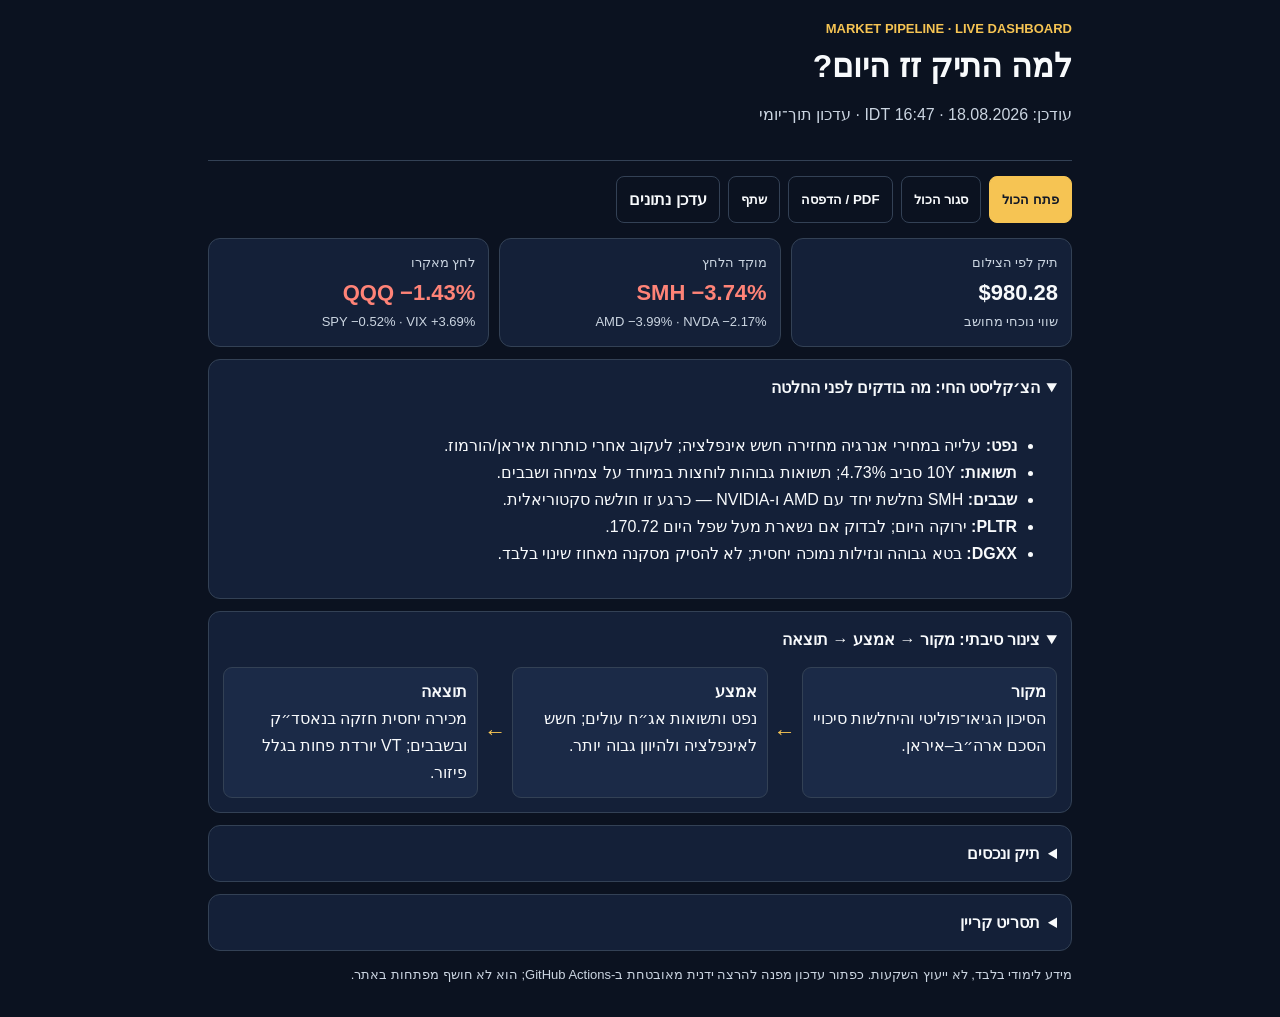
==== index.html @ bb17a3a4 "Add mobile market pipeline dashboard and scheduled updater" ====
<!doctype html><html lang="he" dir="rtl"><head><meta charset="utf-8"><meta name="viewport" content="width=device-width,initial-scale=1"><title>Market Pipeline</title><style>:root{--bg:#0b1220;--card:#142038;--text:#f8fafc;--muted:#cbd5e1;--line:#334155;--gold:#f6c453;--green:#53d49a;--red:#ff8377}*{box-sizing:border-box}body{margin:0;background:var(--bg);color:var(--text);font-family:Arial,sans-serif;line-height:1.7}.wrap{max-width:900px;margin:auto;padding:18px}.hero{border-bottom:1px solid var(--line);padding-bottom:15px}.eyebrow{color:var(--gold);font-size:13px;font-weight:700}h1{line-height:1.2;margin:7px 0}.muted{color:var(--muted)}.tools{display:flex;flex-wrap:wrap;gap:8px;margin:15px 0}.btn{padding:9px 12px;border:1px solid var(--gold);border-radius:8px;background:var(--gold);color:#111827;font-weight:700;cursor:pointer;text-decoration:none}.btn.alt{background:transparent;color:var(--text);border-color:var(--line)}.grid{display:grid;grid-template-columns:repeat(3,1fr);gap:10px}.card,details{background:var(--card);border:1px solid var(--line);border-radius:12px;padding:13px}.metric{font-size:22px;font-weight:700}.neg{color:var(--red)}.pos{color:var(--green)}.small{font-size:13px;color:var(--muted)}details{margin:12px 0;padding:0}summary{padding:14px;cursor:pointer;font-weight:bold}.inside{padding:0 14px 14px}table{width:100%;border-collapse:collapse}th,td{padding:9px;border-bottom:1px solid var(--line);text-align:right}th{color:var(--gold)}.pipe{display:grid;grid-template-columns:1fr 34px 1fr 34px 1fr}.node{background:#1b2a47;border:1px solid var(--line);border-radius:9px;padding:10px}.arrow{display:flex;align-items:center;justify-content:center;color:var(--gold);font-size:22px}@media(max-width:650px){.grid{grid-template-columns:1fr 1fr}.pipe{grid-template-columns:1fr}.arrow{height:28px;transform:rotate(90deg)}}@media print{body{background:#fff;color:#111827}.card,details,.node{background:#fff}.tools{display:none}}</style></head><body><main class="wrap"><header class="hero"><div class="eyebrow">MARKET PIPELINE · LIVE DASHBOARD</div><h1>למה התיק זז היום?</h1><p class="muted" id="updated">טוען נתונים…</p></header><nav class="tools"><button class="btn" onclick="all(true)">פתח הכול</button><button class="btn alt" onclick="all(false)">סגור הכול</button><button class="btn alt" onclick="window.print()">PDF / הדפסה</button><button class="btn alt" onclick="sharePage()">שתף</button><a class="btn alt" href="https://github.com/yuvaltevelov/market-pipeline/actions/workflows/refresh.yml" target="_blank">עדכן נתונים</a></nav><section class="grid" id="cards"></section><details open><summary>הצ׳קליסט החי: מה בודקים לפני החלטה</summary><div class="inside" id="checklist"></div></details><details open><summary>צינור סיבתי: מקור → אמצע → תוצאה</summary><div class="inside"><div class="pipe" id="pipeline"></div></div></details><details><summary>תיק ונכסים</summary><div class="inside"><table><thead><tr><th>נכס</th><th>מחיר</th><th>שינוי</th><th>סיווג</th></tr></thead><tbody id="rows"></tbody></table></div></details><details><summary>תסריט קריין</summary><div class="inside"><p id="narration"></p></div></details><p class="small">מידע לימודי בלבד, לא ייעוץ השקעות. כפתור עדכון מפנה להרצה ידנית מאובטחת ב-GitHub Actions; הוא לא חושף מפתחות באתר.</p></main><script>async function load(){const d=await fetch('data/latest.json?'+Date.now()).then(r=>r.json());document.getElementById('updated').textContent='עודכן: '+d.updated+' · '+d.status;document.getElementById('cards').innerHTML=d.cards.map(x=>`<article class="card"><div class="small">${x.label}</div><div class="metric ${x.cls||''}">${x.value}</div><div class="small">${x.note}</div></article>`).join('');document.getElementById('checklist').innerHTML='<ul>'+d.checklist.map(x=>`<li><b>${x.title}:</b> ${x.text}</li>`).join('')+'</ul>';document.getElementById('pipeline').innerHTML=d.pipeline.map((x,i)=>`${i?'<div class="arrow">←</div>':''}<div class="node"><b>${x.title}</b><br>${x.text}</div>`).join('');document.getElementById('rows').innerHTML=d.assets.map(x=>`<tr><td>${x.ticker}</td><td>${x.price}</td><td class="${x.change.startsWith('+')?'pos':'neg'}">${x.change}</td><td>${x.note}</td></tr>`).join('');document.getElementById('narration').textContent=d.narration}function all(v){document.querySelectorAll('details').forEach(x=>x.open=v)}async function sharePage(){if(navigator.share)await navigator.share({title:document.title,url:location.href});else{await navigator.clipboard.writeText(location.href);alert('הקישור הועתק')}}load().catch(()=>document.getElementById('updated').textContent='שגיאה בטעינת נתונים')</script></body></html>
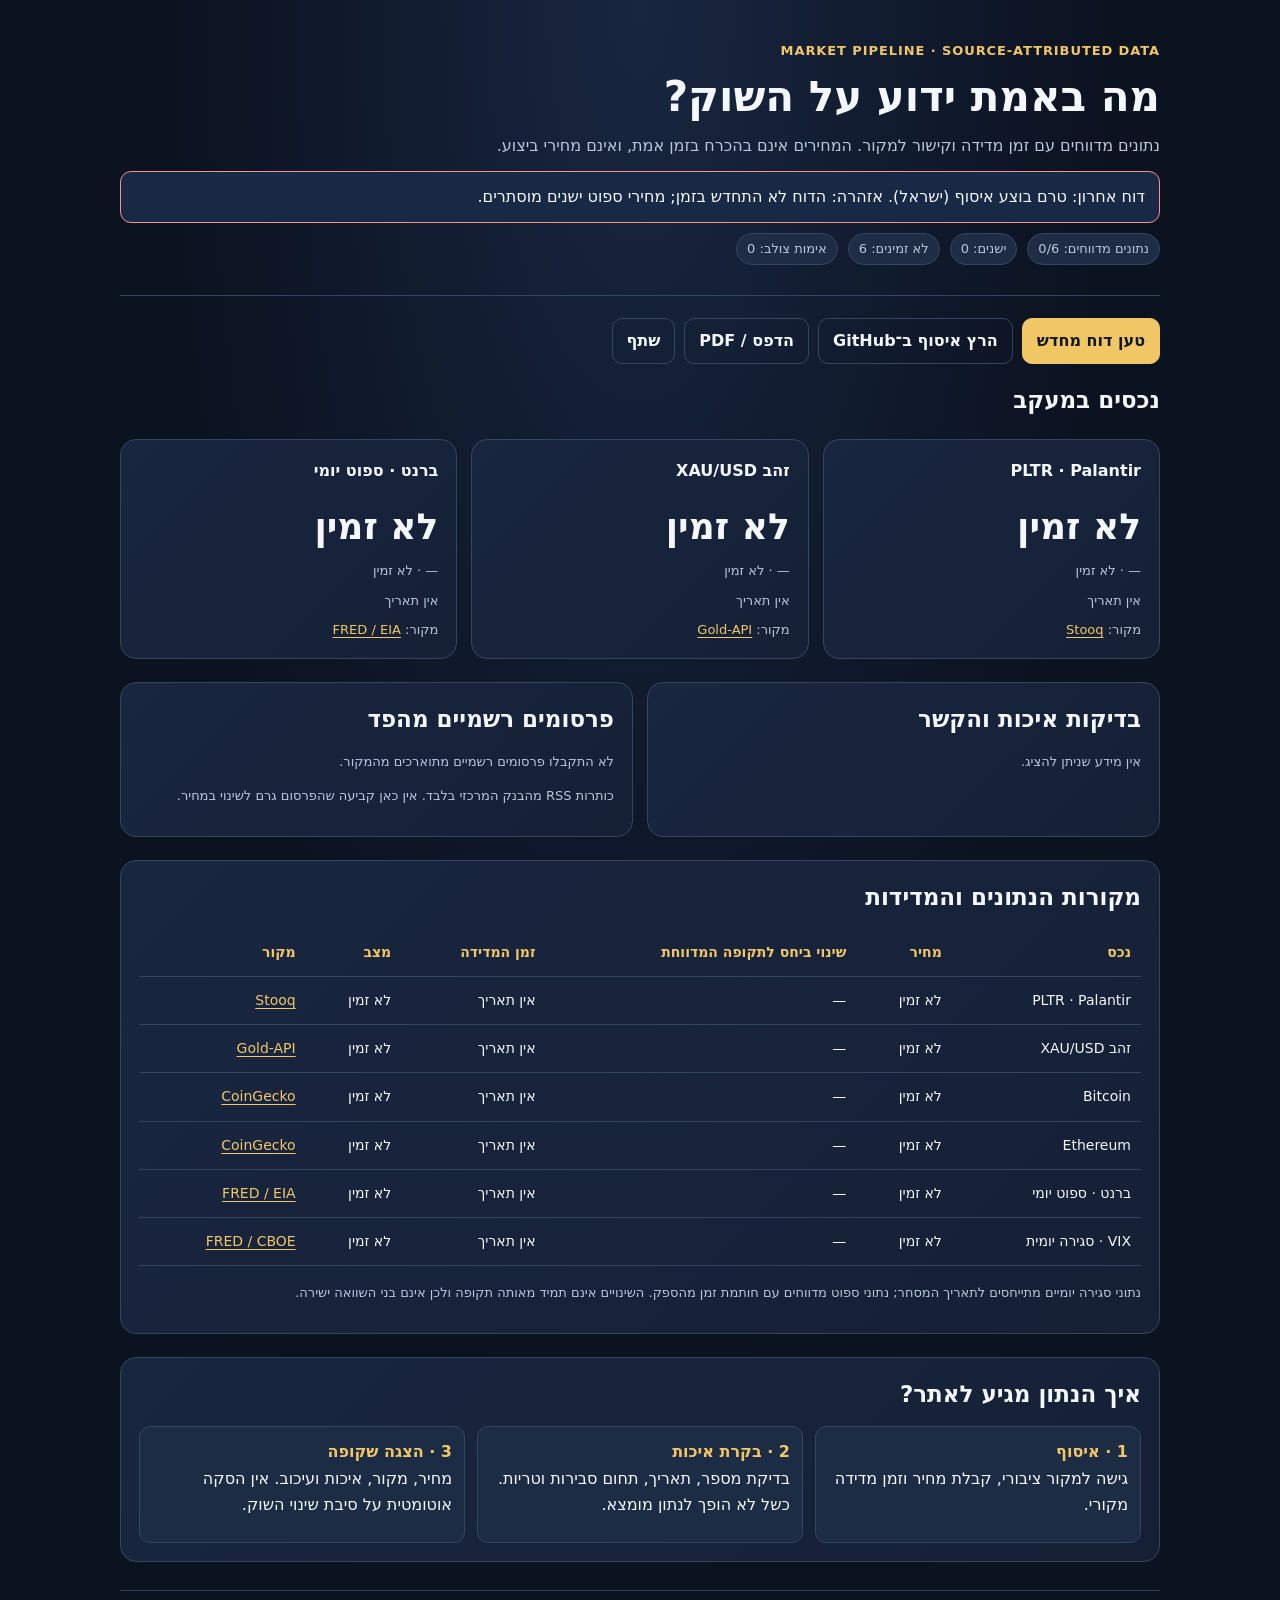
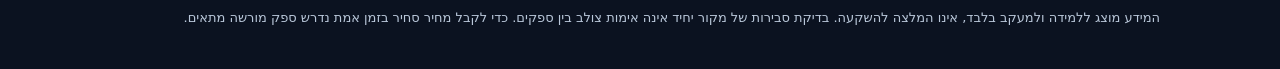
==== commit aada9e87: "feat: responsive RTL dashboard with per-asset source, observation time and fail-closed rendering" ====
--- a/index.html
+++ b/index.html
@@ -1 +1,175 @@
-<!doctype html><html lang="he" dir="rtl"><head><meta charset="utf-8"><meta name="viewport" content="width=device-width,initial-scale=1"><title>Market Pipeline</title><style>:root{--bg:#0b1220;--card:#142038;--text:#f8fafc;--muted:#cbd5e1;--line:#334155;--gold:#f6c453;--green:#53d49a;--red:#ff8377}*{box-sizing:border-box}body{margin:0;background:var(--bg);color:var(--text);font-family:Arial,sans-serif;line-height:1.7}.wrap{max-width:900px;margin:auto;padding:18px}.hero{border-bottom:1px solid var(--line);padding-bottom:15px}.eyebrow{color:var(--gold);font-size:13px;font-weight:700}h1{line-height:1.2;margin:7px 0}.muted{color:var(--muted)}.tools{display:flex;flex-wrap:wrap;gap:8px;margin:15px 0}.btn{padding:9px 12px;border:1px solid var(--gold);border-radius:8px;background:var(--gold);color:#111827;font-weight:700;cursor:pointer;text-decoration:none}.btn.alt{background:transparent;color:var(--text);border-color:var(--line)}.grid{display:grid;grid-template-columns:repeat(3,1fr);gap:10px}.card,details{background:var(--card);border:1px solid var(--line);border-radius:12px;padding:13px}.metric{font-size:22px;font-weight:700}.neg{color:var(--red)}.pos{color:var(--green)}.small{font-size:13px;color:var(--muted)}details{margin:12px 0;padding:0}summary{padding:14px;cursor:pointer;font-weight:bold}.inside{padding:0 14px 14px}table{width:100%;border-collapse:collapse}th,td{padding:9px;border-bottom:1px solid var(--line);text-align:right}th{color:var(--gold)}.pipe{display:grid;grid-template-columns:1fr 34px 1fr 34px 1fr}.node{background:#1b2a47;border:1px solid var(--line);border-radius:9px;padding:10px}.arrow{display:flex;align-items:center;justify-content:center;color:var(--gold);font-size:22px}@media(max-width:650px){.grid{grid-template-columns:1fr 1fr}.pipe{grid-template-columns:1fr}.arrow{height:28px;transform:rotate(90deg)}}@media print{body{background:#fff;color:#111827}.card,details,.node{background:#fff}.tools{display:none}}</style></head><body><main class="wrap"><header class="hero"><div class="eyebrow">MARKET PIPELINE · LIVE DASHBOARD</div><h1>למה התיק זז היום?</h1><p class="muted" id="updated">טוען נתונים…</p></header><nav class="tools"><button class="btn" onclick="all(true)">פתח הכול</button><button class="btn alt" onclick="all(false)">סגור הכול</button><button class="btn alt" onclick="window.print()">PDF / הדפסה</button><button class="btn alt" onclick="sharePage()">שתף</button><a class="btn alt" href="https://github.com/yuvaltevelov/market-pipeline/actions/workflows/refresh.yml" target="_blank">עדכן נתונים</a></nav><section class="grid" id="cards"></section><details open><summary>הצ׳קליסט החי: מה בודקים לפני החלטה</summary><div class="inside" id="checklist"></div></details><details open><summary>צינור סיבתי: מקור → אמצע → תוצאה</summary><div class="inside"><div class="pipe" id="pipeline"></div></div></details><details><summary>תיק ונכסים</summary><div class="inside"><table><thead><tr><th>נכס</th><th>מחיר</th><th>שינוי</th><th>סיווג</th></tr></thead><tbody id="rows"></tbody></table></div></details><details><summary>תסריט קריין</summary><div class="inside"><p id="narration"></p></div></details><p class="small">מידע לימודי בלבד, לא ייעוץ השקעות. כפתור עדכון מפנה להרצה ידנית מאובטחת ב-GitHub Actions; הוא לא חושף מפתחות באתר.</p></main><script>async function load(){const d=await fetch('data/latest.json?'+Date.now()).then(r=>r.json());document.getElementById('updated').textContent='עודכן: '+d.updated+' · '+d.status;document.getElementById('cards').innerHTML=d.cards.map(x=>`<article class="card"><div class="small">${x.label}</div><div class="metric ${x.cls||''}">${x.value}</div><div class="small">${x.note}</div></article>`).join('');document.getElementById('checklist').innerHTML='<ul>'+d.checklist.map(x=>`<li><b>${x.title}:</b> ${x.text}</li>`).join('')+'</ul>';document.getElementById('pipeline').innerHTML=d.pipeline.map((x,i)=>`${i?'<div class="arrow">←</div>':''}<div class="node"><b>${x.title}</b><br>${x.text}</div>`).join('');document.getElementById('rows').innerHTML=d.assets.map(x=>`<tr><td>${x.ticker}</td><td>${x.price}</td><td class="${x.change.startsWith('+')?'pos':'neg'}">${x.change}</td><td>${x.note}</td></tr>`).join('');document.getElementById('narration').textContent=d.narration}function all(v){document.querySelectorAll('details').forEach(x=>x.open=v)}async function sharePage(){if(navigator.share)await navigator.share({title:document.title,url:location.href});else{await navigator.clipboard.writeText(location.href);alert('הקישור הועתק')}}load().catch(()=>document.getElementById('updated').textContent='שגיאה בטעינת נתונים')</script></body></html>+<!doctype html>
+<html lang="he" dir="rtl">
+<head>
+<meta charset="utf-8">
+<meta name="viewport" content="width=device-width,initial-scale=1">
+<meta name="theme-color" content="#0b1220">
+<meta name="description" content="Market Pipeline — מקורות נתוני שוק עם זמן מדידה, איכות נתונים וקישור למקור. לא ציטוטי מסחר בזמן אמת.">
+<title>Market Pipeline | נתונים עם מקורות</title>
+<style>
+:root{color-scheme:dark;--bg:#0b1220;--panel:#17233a;--panel2:#1d2c45;--ink:#f4f7fb;--muted:#b9c7d9;--line:#34465e;--gold:#f1c766;--green:#7bd5b1;--red:#fd928b}
+*{box-sizing:border-box}
+body{margin:0;background:radial-gradient(ellipse at 50% 0,#182640 0,#0b1220 52%);color:var(--ink);font:16px/1.65 system-ui,-apple-system,Arial,sans-serif}
+main{max-width:1120px;padding:clamp(16px,4vw,40px);margin:0 auto}
+h1,h2,h3,p{margin-top:0}h1{font-size:clamp(28px,5vw,42px);line-height:1.22;margin:10px 0}h2{font-size:clamp(19px,3vw,23px)}p{margin-bottom:12px}
+a{color:var(--gold);text-underline-offset:3px}
+.eyebrow{font-size:13px;letter-spacing:.07em;color:var(--gold);font-weight:800}
+.muted{color:var(--muted)}
+.hero{border-bottom:1px solid var(--line);padding-bottom:20px;margin-bottom:22px}
+.toolbar{display:flex;flex-wrap:wrap;gap:9px;margin:18px 0}
+.btn{display:inline-flex;align-items:center;justify-content:center;min-height:43px;border-radius:10px;border:1px solid var(--line);background:transparent;padding:9px 14px;color:var(--ink);font:inherit;font-weight:650;text-decoration:none;cursor:pointer}
+.btn.primary{color:#101828;background:var(--gold);border-color:var(--gold)}
+.btn:hover,.btn:focus-visible{outline:2px solid var(--gold);outline-offset:2px}
+#state{padding:12px 14px;background:#182945;border:1px solid var(--line);border-radius:11px;margin:10px 0}
+#state.alert{border-color:var(--red)}
+#summary{display:flex;gap:10px;flex-wrap:wrap;margin:10px 0}
+.pill{border:1px solid var(--line);border-radius:999px;font-size:13px;padding:4px 10px;background:#1e2d45;color:var(--muted)}
+.metrics{display:grid;grid-template-columns:repeat(3,minmax(0,1fr));gap:14px}
+.card,details,.panel{background:linear-gradient(135deg,#192640,#152035);border:1px solid var(--line);border-radius:16px;padding:18px;min-width:0}
+.card .name{font-weight:700;overflow-wrap:anywhere}
+.card .price{font-size:clamp(25px,3.3vw,36px);font-weight:800;margin:12px 0 4px;direction:ltr;text-align:right;font-variant-numeric:tabular-nums}
+.card .meta{font-size:13px;color:var(--muted);overflow-wrap:anywhere;margin-top:8px}
+.green{color:var(--green)}.red{color:var(--red)}
+.section{margin-top:23px}
+.grid-2{display:grid;grid-template-columns:1fr 1fr;gap:14px}
+.panel h2{margin-bottom:12px}
+.entry{padding:13px 0;border-bottom:1px solid var(--line)}
+.entry:last-child{border-bottom:0;padding-bottom:0}
+.entry a{overflow-wrap:anywhere}
+.small{font-size:13px;color:var(--muted)}
+.table-scroll{overflow-x:auto}
+table{width:100%;border-collapse:collapse;white-space:nowrap;font-size:14px}
+th,td{border-bottom:1px solid var(--line);padding:12px 10px;text-align:right}
+th{color:var(--gold);font-weight:700}
+td .small{display:block;max-width:210px;white-space:normal}
+.note{margin-top:16px;color:var(--muted);font-size:13px}
+.pipeline{display:grid;grid-template-columns:repeat(3,1fr);gap:12px}
+.step{padding:12px;border:1px solid var(--line);border-radius:11px;background:var(--panel2)}
+.step strong{color:var(--gold)}
+footer{margin-top:28px;padding-top:16px;border-top:1px solid var(--line);font-size:13px;color:var(--muted)}
+@media(max-width:740px){.metrics{grid-template-columns:1fr}.grid-2{grid-template-columns:1fr}.pipeline{grid-template-columns:1fr}.card{padding:16px}.toolbar .btn{flex:1;min-width:max-content}}
+@media print{body{background:white;color:black}.card,.panel,.step{background:white;color:black;border-color:#bbb}.toolbar{display:none}a{color:#244986}.small,.muted,footer{color:#444}}
+</style>
+</head>
+<body>
+<main>
+<header class="hero">
+  <div class="eyebrow">MARKET PIPELINE · SOURCE-ATTRIBUTED DATA</div>
+  <h1>מה באמת ידוע על השוק?</h1>
+  <p class="muted">נתונים מדווחים עם זמן מדידה וקישור למקור. המחירים אינם בהכרח בזמן אמת, ואינם מחירי ביצוע.</p>
+  <div id="state" role="status" aria-live="polite">טוען נתונים מהדוח האחרון…</div>
+  <div id="summary" aria-label="מצב איכות הנתונים"></div>
+</header>
+<nav class="toolbar" aria-label="פעולות">
+  <button class="btn primary" id="reload" type="button">טען דוח מחדש</button>
+  <a class="btn" href="https://github.com/yuvaltevelov/market-pipeline/actions/workflows/refresh.yml" target="_blank" rel="noopener noreferrer">הרץ איסוף ב־GitHub</a>
+  <button class="btn" id="print" type="button">הדפס / PDF</button>
+  <button class="btn" id="share" type="button">שתף</button>
+</nav>
+<section aria-labelledby="main-title"><h2 id="main-title">נכסים במעקב</h2><div class="metrics" id="cards"></div></section>
+<section class="section grid-2">
+  <div class="panel"><h2>בדיקות איכות והקשר</h2><div id="signals"></div></div>
+  <div class="panel"><h2>פרסומים רשמיים מהפד</h2><div id="news"></div><p class="small">כותרות RSS מהבנק המרכזי בלבד. אין כאן קביעה שהפרסום גרם לשינוי במחיר.</p></div>
+</section>
+<section class="section panel" aria-labelledby="all-assets-title">
+  <h2 id="all-assets-title">מקורות הנתונים והמדידות</h2>
+  <div class="table-scroll"><table><thead><tr><th scope="col">נכס</th><th scope="col">מחיר</th><th scope="col">שינוי ביחס לתקופה המדווחת</th><th scope="col">זמן המדידה</th><th scope="col">מצב</th><th scope="col">מקור</th></tr></thead><tbody id="rows"></tbody></table></div>
+  <p class="note">נתוני סגירה יומיים מתייחסים לתאריך המסחר; נתוני ספוט מדווחים עם חותמת זמן מהספק. השינויים אינם תמיד מאותה תקופה ולכן אינם בני השוואה ישירה.</p>
+</section>
+<section class="section panel"><h2>איך הנתון מגיע לאתר?</h2><div class="pipeline"><div class="step"><strong>1 · איסוף</strong><p>גישה למקור ציבורי, קבלת מחיר וזמן מדידה מקורי.</p></div><div class="step"><strong>2 · בקרת איכות</strong><p>בדיקת מספר, תאריך, תחום סבירות וטריות. כשל לא הופך לנתון מומצא.</p></div><div class="step"><strong>3 · הצגה שקופה</strong><p>מחיר, מקור, איכות ועיכוב. אין הסקה אוטומטית על סיבת שינוי השוק.</p></div></div></section>
+<footer>המידע מוצג ללמידה ולמעקב בלבד, אינו המלצה להשקעה. בדיקת סבירות של מקור יחיד אינה אימות צולב בין ספקים. כדי לקבל מחיר סחיר בזמן אמת נדרש ספק מורשה מתאים.</footer>
+<noscript>יש להפעיל JavaScript לצפייה בנתונים.</noscript>
+</main>
+<script>
+"use strict";
+const byId = id => document.getElementById(id);
+const clear = node => node.replaceChildren();
+const node = (tag,text,cls) => {const x=document.createElement(tag); if(text!==undefined && text!==null)x.textContent=String(text); if(cls)x.className=cls;return x;};
+const displayNumber = (n, digits=2) => new Intl.NumberFormat("en-US",{minimumFractionDigits:0,maximumFractionDigits:digits}).format(n);
+const allowedHosts = new Set(["stooq.com","www.stooq.com","gold-api.com","www.coingecko.com","fred.stlouisfed.org","www.federalreserve.gov"]);
+function link(url,label){
+  try {const parsed=new URL(url);if(parsed.protocol!=="https:"||!allowedHosts.has(parsed.hostname))throw new Error("unapproved");const a=node("a",label);a.href=parsed.href;a.target="_blank";a.rel="noopener noreferrer";return a;}
+  catch{return node("span","מקור לא מאושר","small");}
+}
+function observeDate(a){
+  if(!a.as_of)return "אין תאריך";
+  if(a.granularity==="date")return a.as_of+" · סגירה יומית";
+  const d=new Date(a.as_of);
+  return Number.isFinite(d.getTime())?d.toLocaleString("he-IL",{timeZone:"Asia/Jerusalem",dateStyle:"short",timeStyle:"short"})+" (שעון ישראל)":"זמן לא תקין";
+}
+function quoteStatus(a,generatedAge){
+  if(a.quality!=="reported")return a.quality==="stale"?"נתון ישן":"לא זמין";
+  if(a.granularity==="timestamp"&&generatedAge>180*60*1000)return "תמונת מצב ישנה";
+  return a.granularity==="date"?"סגירה מדווחת":"דיווח מקור יחיד";
+}
+function effectivePrice(a,generatedAge){return a.quality==="reported"&&(a.granularity==="date"||generatedAge<=180*60*1000)&&typeof a.price==="number"&&Number.isFinite(a.price)&&a.price>0;}
+function renderAssets(data,age){
+  const cards=byId("cards"),rows=byId("rows");clear(cards);clear(rows);
+  for(const a of data.assets){
+    const okay=effectivePrice(a,age),price=okay?(a.currency==="USD"?"$":"")+displayNumber(a.price):"לא זמין";
+    const pct=okay&&typeof a.change_percent==="number"&&Number.isFinite(a.change_percent)?(a.change_percent>0?"+":"")+displayNumber(a.change_percent,2)+"%":"—";
+    const pctCls=typeof a.change_percent==="number"?(a.change_percent>0?"green":a.change_percent<0?"red":""):"";
+    if(["PLTR","XAUUSD","BRENT"].includes(a.id)){
+      const c=node("article",null,"card");
+      c.append(node("div",a.name,"name"),node("div",price,"price"+(pctCls?" "+pctCls:"")),node("div",pct+" · "+quoteStatus(a,age),"small"));
+      c.append(node("div",observeDate(a),"meta"));
+      const source=node("div",null,"meta");source.append("מקור: ",link(a.source_url,a.source));c.append(source);cards.append(c);
+    }
+    const tr=node("tr");
+    const name=node("td",a.name);
+    name.append(node("span",a.description||"","small"));
+    const tdPrice=node("td",price);
+    const tdChange=node("td",pct,pctCls);
+    const tdAsOf=node("td",observeDate(a));
+    const tdStatus=node("td",quoteStatus(a,age));
+    const tdSource=node("td");tdSource.append(link(a.source_url,a.source));
+    tr.append(name,tdPrice,tdChange,tdAsOf,tdStatus,tdSource);rows.append(tr);
+  }
+}
+function renderTextEntries(id,items,type){
+  const box=byId(id);clear(box);
+  if(!items.length){box.append(node("p",type==="news"?"לא התקבלו פרסומים רשמיים מתוארכים מהמקור.":"אין מידע שניתן להציג." ,"small"));return;}
+  for(const entry of items){
+    const c=node("div",null,"entry");
+    if(type==="news"){
+      c.append(link(entry.url,entry.title),node("div",entry.source+" · "+new Date(entry.published_at).toLocaleString("he-IL"),"small"));
+    }else{
+      c.append(node("strong",entry.title),node("p",entry.text,"small"));
+    }
+    box.append(c);
+  }
+}
+async function load(){
+  byId("state").textContent="טוען דוח מקור אחרון…";
+  try{
+    const response=await fetch("./data/latest.json?t="+Date.now(),{cache:"no-store"});
+    if(!response.ok)throw new Error("http "+response.status);
+    const d=await response.json();
+    if(d.schema_version!==2||!Array.isArray(d.assets)||d.assets.length!==6||!d.quality)throw new Error("legacy or invalid data schema");
+    const generated=d.generated_at?Date.parse(d.generated_at):NaN;
+    const age=Number.isFinite(generated)?Math.max(0,Date.now()-generated):Infinity;
+    const published=Number.isFinite(generated)?new Date(generated).toLocaleString("he-IL",{timeZone:"Asia/Jerusalem",dateStyle:"medium",timeStyle:"short"}):"טרם בוצע איסוף";
+    const old=age>2*60*60*1000;
+    const state=byId("state");
+    state.textContent="דוח אחרון: "+published+" (ישראל). "+(old?"אזהרה: הדוח לא התחדש בזמן; מחירי ספוט ישנים מוסתרים.":d.status==="complete"?"האיסוף הושלם; אין אימות צולב בין ספקים.":d.status==="partial"?"חלק מהמקורות לא היו זמינים.":"ממתינים לאיסוף ראשון.");
+    state.classList.toggle("alert",old||d.status!=="complete");
+    const summary=byId("summary");clear(summary);
+    summary.append(node("span","נתונים מדווחים: "+d.quality.reported+"/6","pill"),node("span","ישנים: "+d.quality.stale,"pill"),node("span","לא זמינים: "+d.quality.unavailable,"pill"),node("span","אימות צולב: 0","pill"));
+    renderAssets(d,age);
+    renderTextEntries("signals",Array.isArray(d.signals)?d.signals:[],"signals");
+    renderTextEntries("news",Array.isArray(d.news)?d.news:[],"news");
+  }catch(error){
+    const el=byId("state");el.textContent="לא ניתן לאמת את הדוח. אין להסתמך על המחירים. ("+error.message+")";el.classList.add("alert");
+    ["cards","rows","signals","news","summary"].forEach(id=>clear(byId(id)));
+  }
+}
+byId("reload").addEventListener("click",load);
+byId("print").addEventListener("click",()=>window.print());
+byId("share").addEventListener("click",async()=>{
+  try{if(navigator.share)await navigator.share({title:document.title,url:location.href});else if(navigator.clipboard){await navigator.clipboard.writeText(location.href);byId("state").textContent="הקישור הועתק. הנתונים עצמם לא שונו."}}
+  catch{/* sharing was canceled */}
+});
+load();
+</script>
+</body>
+</html>
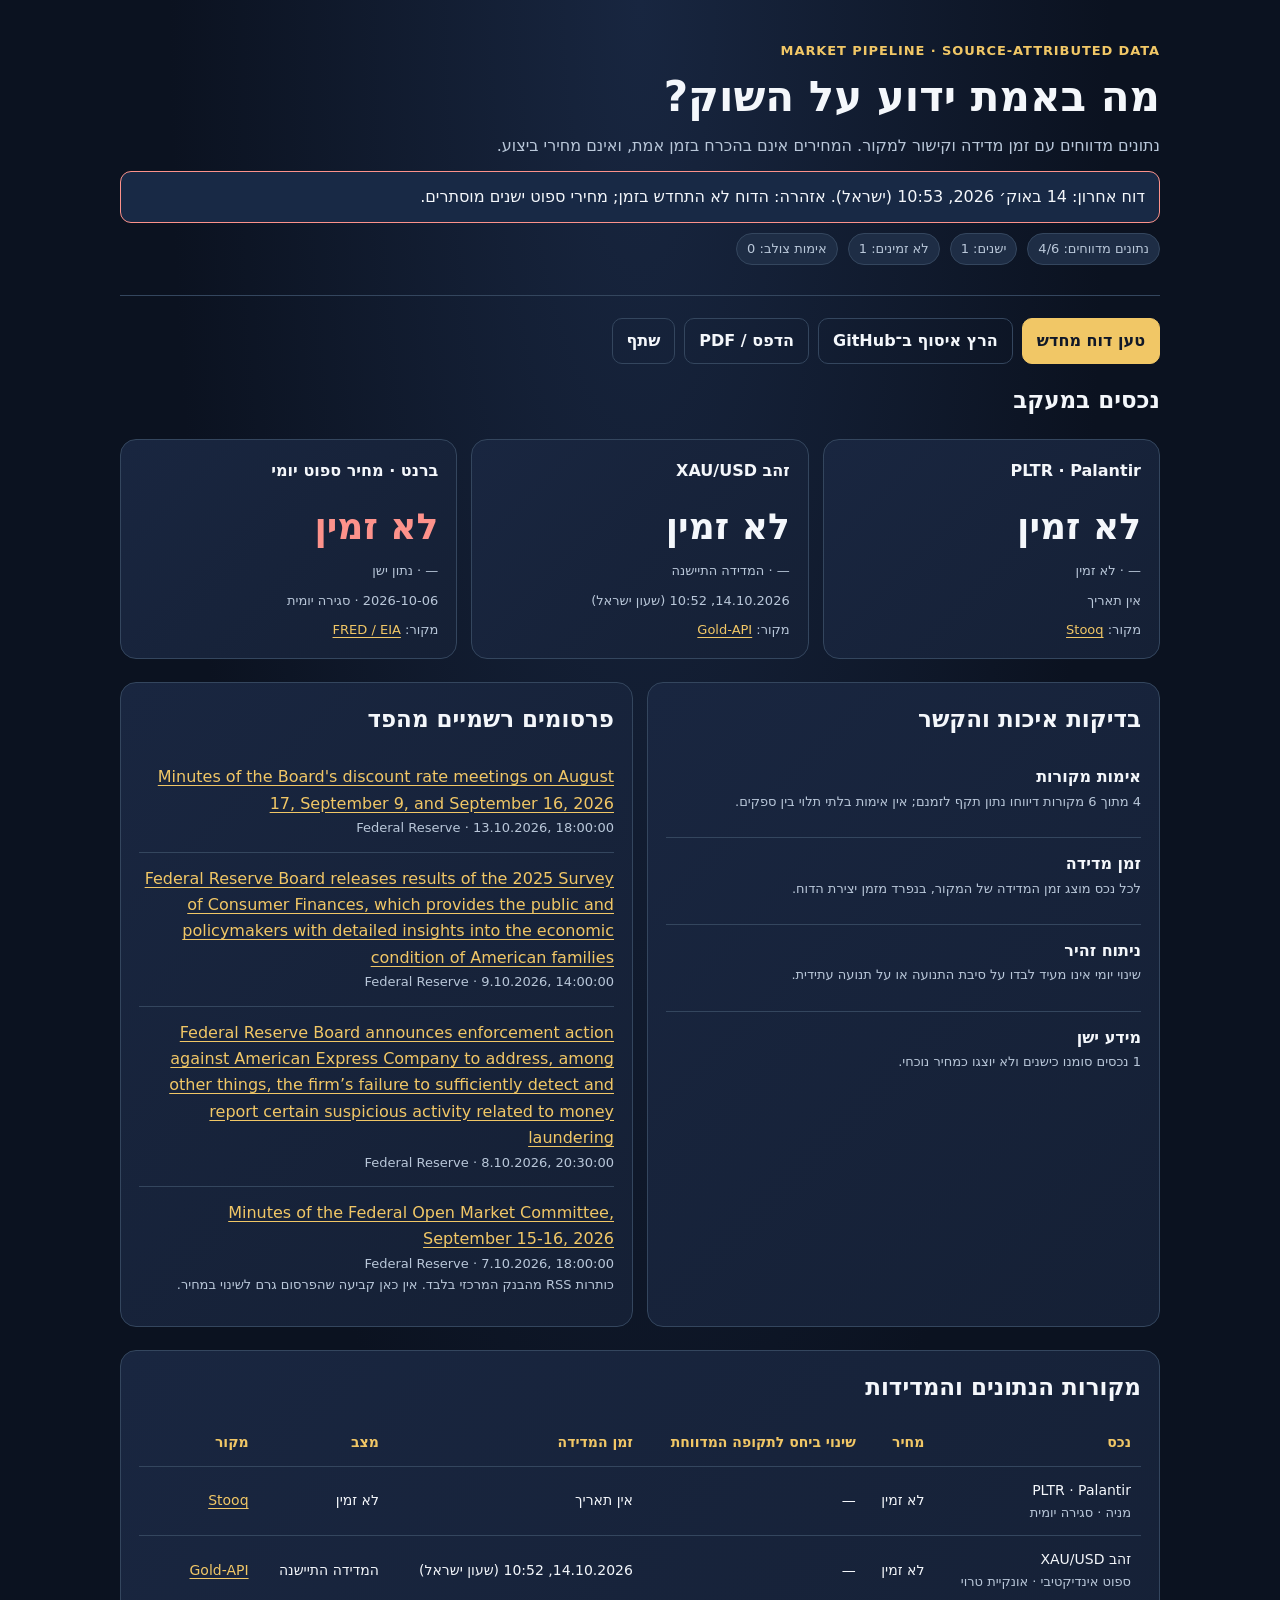
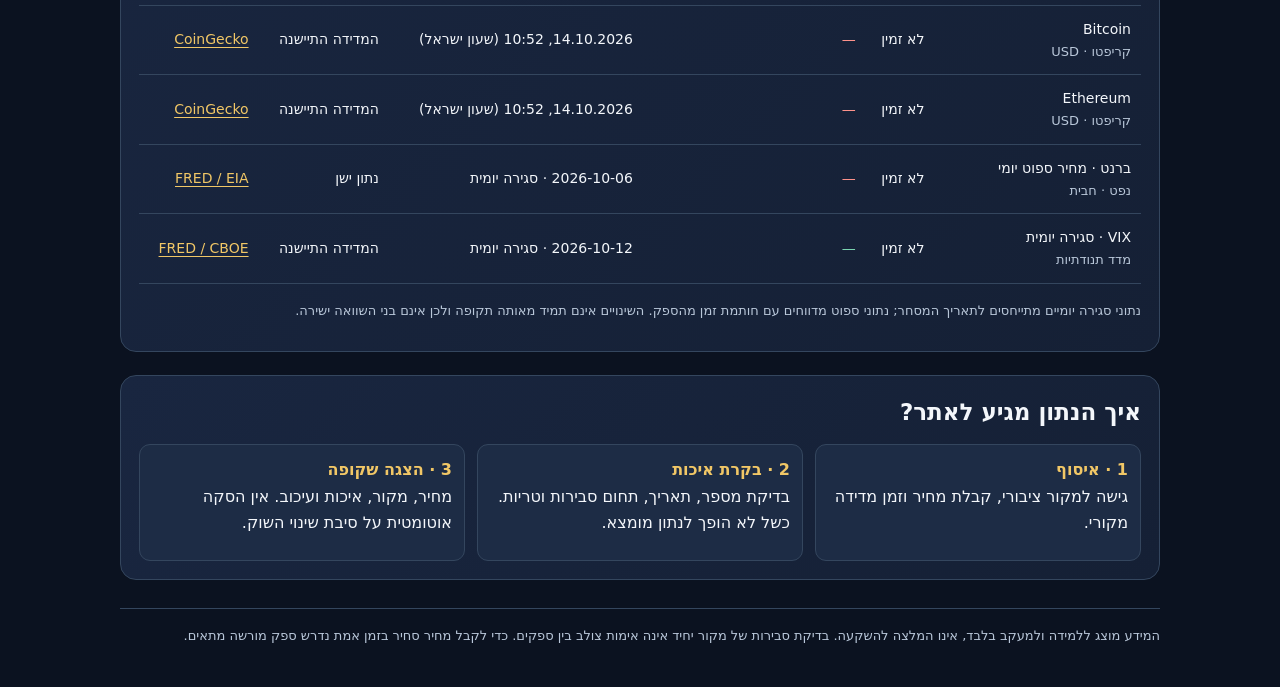
==== commit feaa234f: "fix: use explicitly delayed Stooq quote fallback when historical CSV is unavailable" ====
--- a/index.html
+++ b/index.html
@@ -93,16 +93,30 @@
 }
 function observeDate(a){
   if(!a.as_of)return "אין תאריך";
-  if(a.granularity==="date")return a.as_of+" · סגירה יומית";
+  if(a.granularity==="date")return a.as_of+(a.pricing_basis==="delayed_market_quote"?" · דיווח ספק, ייתכן תוך־יומי":" · סגירה יומית");
   const d=new Date(a.as_of);
   return Number.isFinite(d.getTime())?d.toLocaleString("he-IL",{timeZone:"Asia/Jerusalem",dateStyle:"short",timeStyle:"short"})+" (שעון ישראל)":"זמן לא תקין";
 }
+function observationFresh(a){
+  if(!a.as_of || a.quality!=="reported")return false;
+  if(a.granularity==="date"){
+    const t=Date.parse(a.as_of+"T00:00:00Z");
+    const days=Math.floor((Date.now()-t)/86400000);
+    return Number.isFinite(t)&&days>=0&&days<=(a.id==="PLTR"?5:7);
+  }
+  if(a.granularity==="timestamp"){
+    const t=Date.parse(a.as_of),seconds=(Date.now()-t)/1000;
+    return Number.isFinite(t)&&seconds>=-300&&seconds<=(a.id==="XAUUSD"?3600:10800);
+  }
+  return false;
+}
 function quoteStatus(a,generatedAge){
   if(a.quality!=="reported")return a.quality==="stale"?"נתון ישן":"לא זמין";
+  if(!observationFresh(a))return "המדידה התיישנה";
   if(a.granularity==="timestamp"&&generatedAge>180*60*1000)return "תמונת מצב ישנה";
-  return a.granularity==="date"?"סגירה מדווחת":"דיווח מקור יחיד";
+  return a.pricing_basis==="delayed_market_quote"?"ציטוט ספק יחיד, ייתכן עיכוב":a.granularity==="date"?"סגירה מדווחת":"דיווח מקור יחיד";
 }
-function effectivePrice(a,generatedAge){return a.quality==="reported"&&(a.granularity==="date"||generatedAge<=180*60*1000)&&typeof a.price==="number"&&Number.isFinite(a.price)&&a.price>0;}
+function effectivePrice(a,generatedAge){return observationFresh(a)&&(a.granularity==="date"||generatedAge<=180*60*1000)&&typeof a.price==="number"&&Number.isFinite(a.price)&&a.price>0;}
 function renderAssets(data,age){
   const cards=byId("cards"),rows=byId("rows");clear(cards);clear(rows);
   for(const a of data.assets){
@@ -117,7 +131,7 @@
     }
     const tr=node("tr");
     const name=node("td",a.name);
-    name.append(node("span",a.description||"","small"));
+    name.append(node("span",a.pricing_basis==="delayed_market_quote"?"מניה · ציטוט אחרון (עשוי להיות תוך־יומי)":(a.description||""),"small"));
     const tdPrice=node("td",price);
     const tdChange=node("td",pct,pctCls);
     const tdAsOf=node("td",observeDate(a));
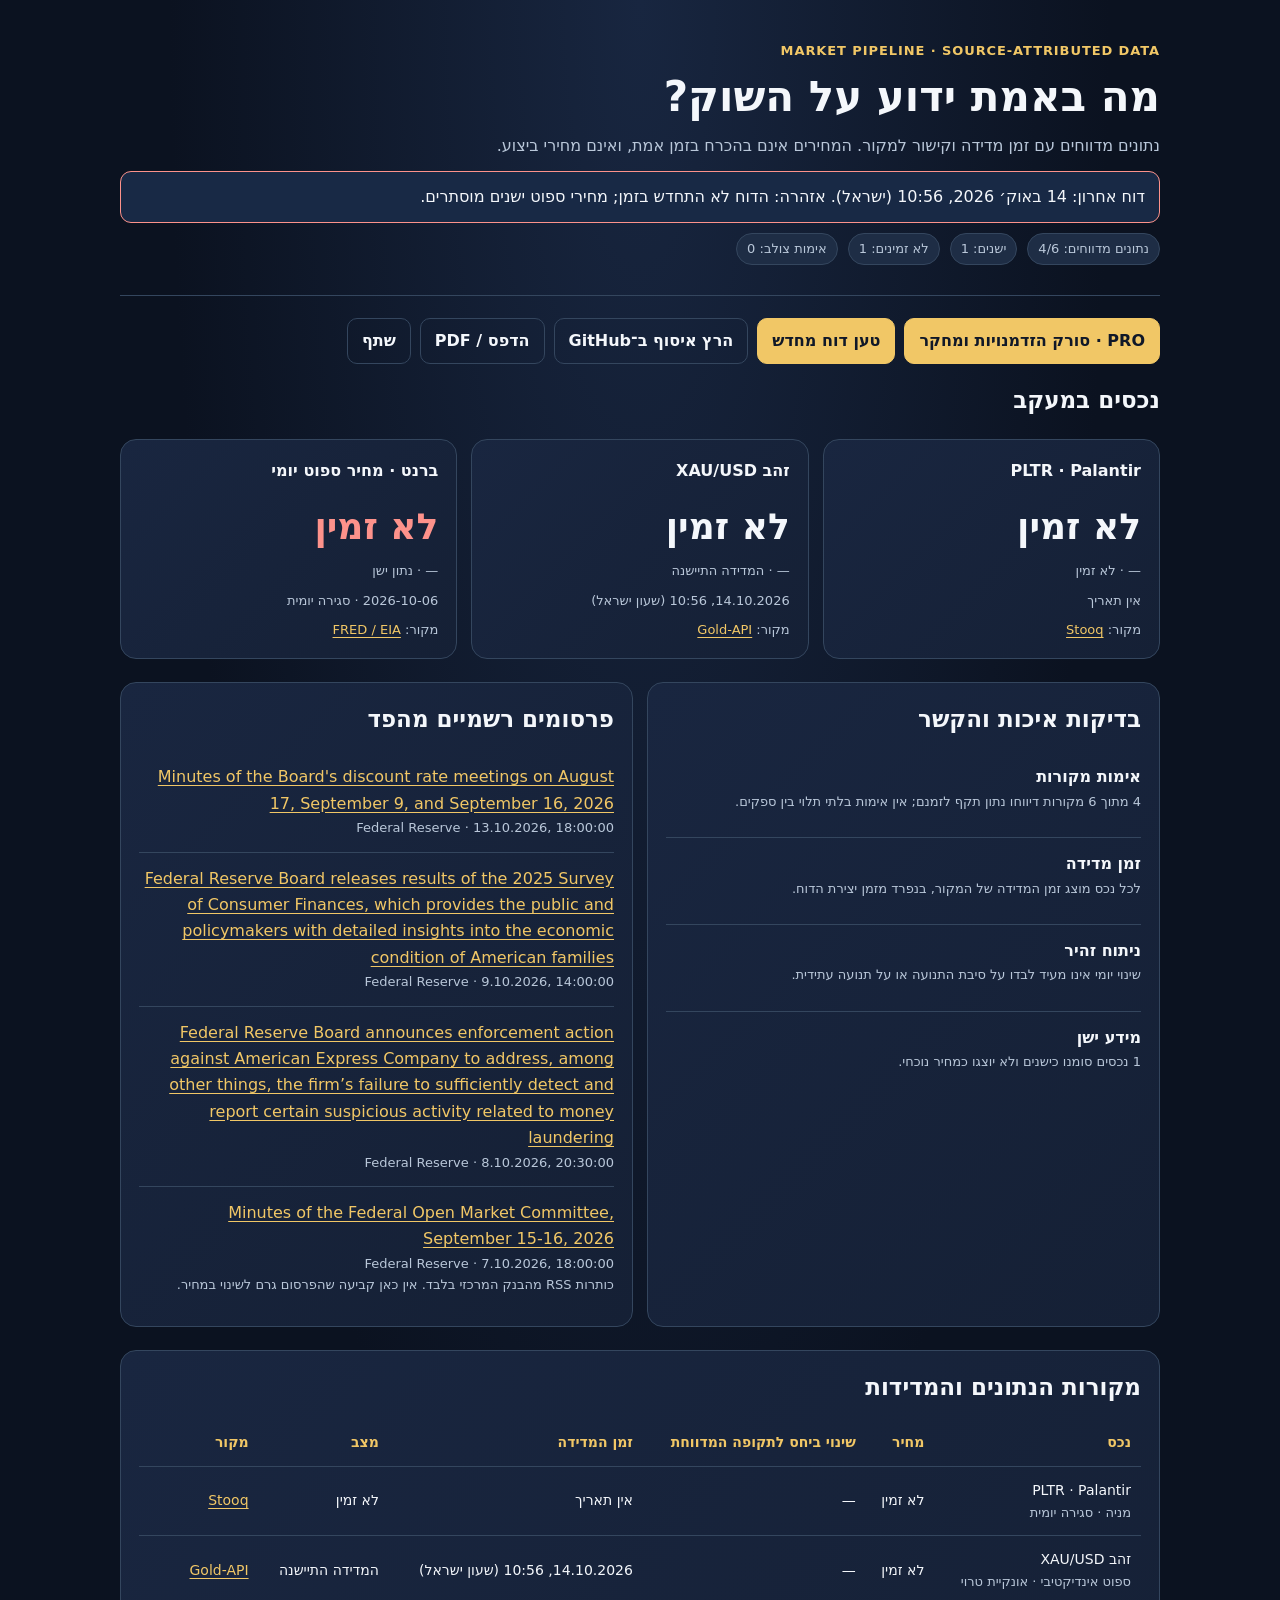
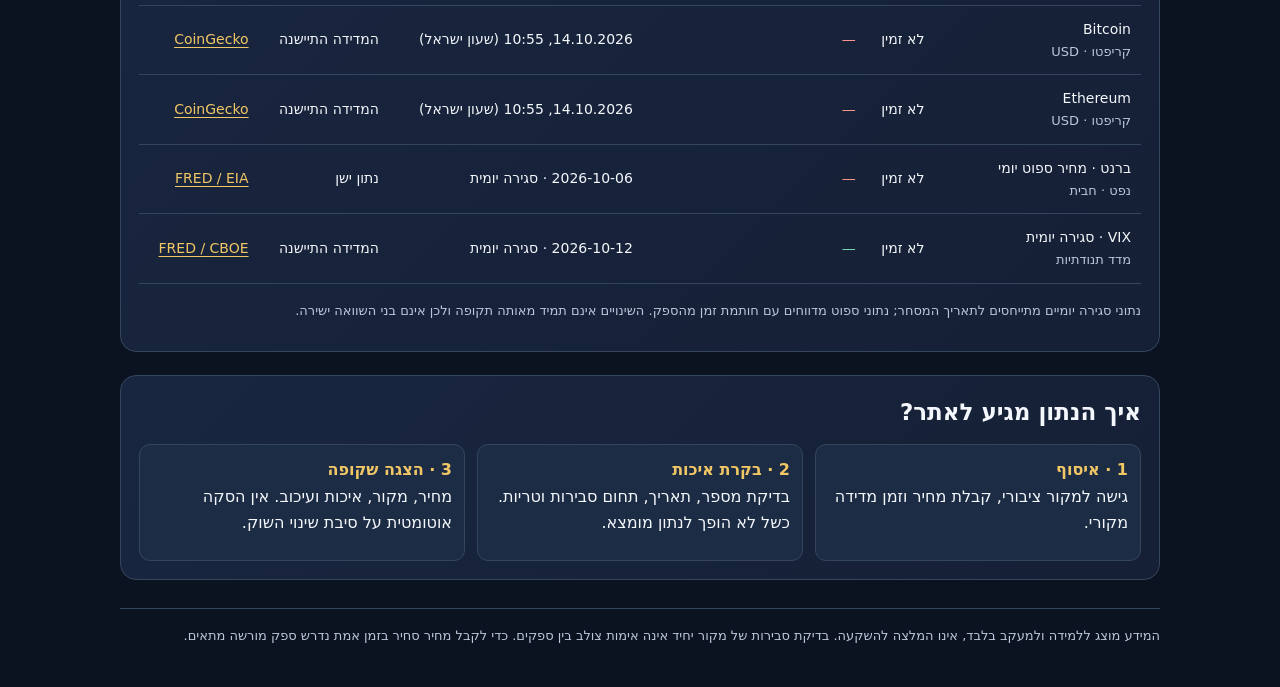
==== commit 75230d7c: "feat(pro): interactive RTL research scanner, comparisons, transparent limits and scheduled historica" ====
--- a/index.html
+++ b/index.html
@@ -60,7 +60,7 @@
   <div id="state" role="status" aria-live="polite">טוען נתונים מהדוח האחרון…</div>
   <div id="summary" aria-label="מצב איכות הנתונים"></div>
 </header>
-<nav class="toolbar" aria-label="פעולות">
+<nav class="toolbar" aria-label="פעולות"><a class="btn primary" href="./pro.html">PRO · סורק הזדמנויות ומחקר</a>
   <button class="btn primary" id="reload" type="button">טען דוח מחדש</button>
   <a class="btn" href="https://github.com/yuvaltevelov/market-pipeline/actions/workflows/refresh.yml" target="_blank" rel="noopener noreferrer">הרץ איסוף ב־GitHub</a>
   <button class="btn" id="print" type="button">הדפס / PDF</button>
